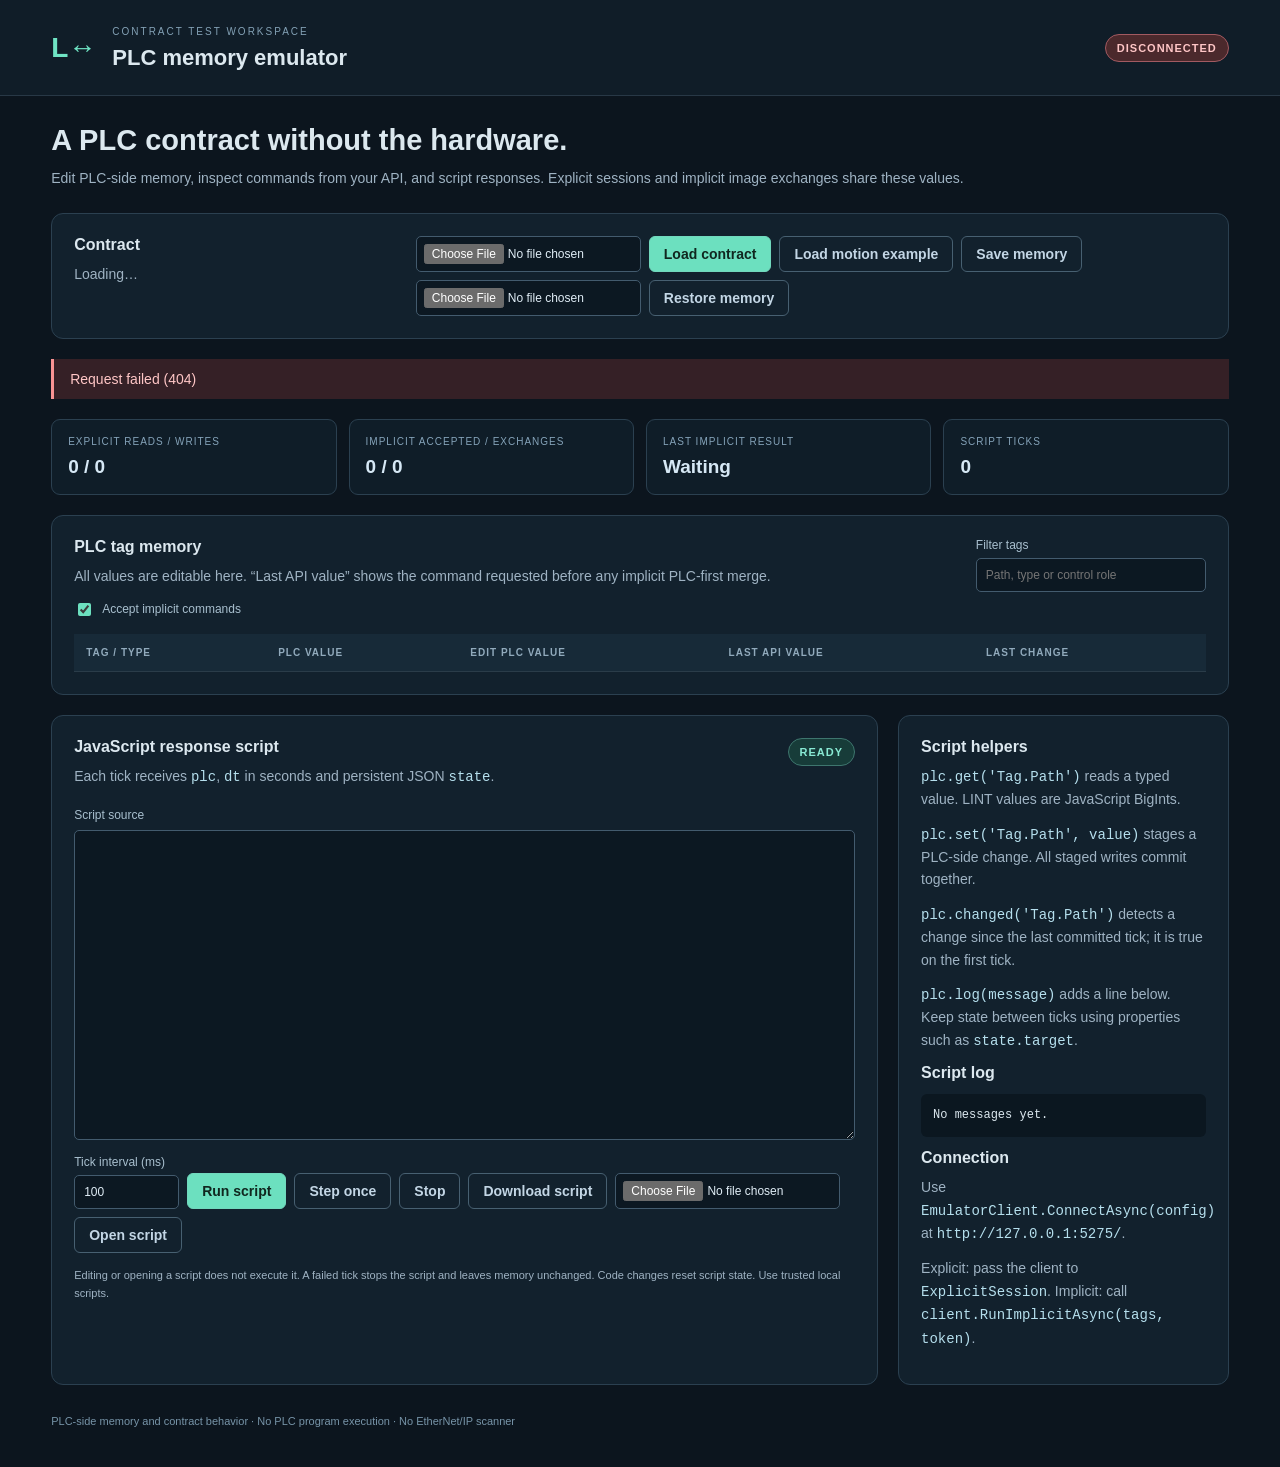
==== tools/LogixTagRelay.Emulator/wwwroot/index.html @ 58cedf47 "Add PLC memory emulator GUI with explicit implicit clients and JavaScript responses" ====
<!doctype html>
<html lang="en"><head><meta charset="utf-8"><meta name="viewport" content="width=device-width,initial-scale=1"><title>LogixTagRelay · PLC memory emulator</title><link rel="stylesheet" href="style.css"></head>
<body><header><div class="identity"><span class="mark">L↔</span><div><p class="eyebrow">CONTRACT TEST WORKSPACE</p><h1>PLC memory emulator</h1></div></div><span id="connection" class="badge">Connecting</span></header>
<main><section class="intro"><h2>A PLC contract without the hardware.</h2><p>Edit PLC-side memory, inspect commands from your API, and script responses. Explicit sessions and implicit image exchanges share these values.</p></section>
<section class="card load"><div><h3>Contract</h3><p id="contract-info">Loading…</p></div><div class="load-actions"><input id="contract-file" type="file" accept=".json" aria-label="Contract JSON file"><button id="load">Load contract</button><button id="example" class="secondary">Load motion example</button><button id="export-memory" class="secondary">Save memory</button><input id="memory-file" type="file" accept=".json" aria-label="Saved memory file"><button id="import-memory" class="secondary">Restore memory</button></div></section>
<div id="status" role="status">This workspace changes emulator memory only.</div>
<section class="metrics"><div><span>EXPLICIT READS / WRITES</span><strong id="explicit-count">0 / 0</strong></div><div><span>IMPLICIT ACCEPTED / EXCHANGES</span><strong id="implicit-count">0 / 0</strong></div><div><span>LAST IMPLICIT RESULT</span><strong id="implicit-result">Waiting</strong></div><div><span>SCRIPT TICKS</span><strong id="tick-count">0</strong></div></section>
<section class="card memory"><div class="toolbar"><div><h3>PLC tag memory</h3><p>All values are editable here. “Last API value” shows the command requested before any implicit PLC-first merge.</p></div><label class="filter">Filter tags <input id="filter" placeholder="Path, type or control role"></label></div>
<label class="permission"><input id="apply-implicit" type="checkbox" checked> Accept implicit commands</label>
<div class="table-scroll"><table><thead><tr><th>Tag / type</th><th>PLC value</th><th>Edit PLC value</th><th>Last API value</th><th>Last change</th></tr></thead><tbody id="tags"></tbody></table></div></section>
<section class="script-grid"><div class="card"><div class="toolbar"><div><h3>JavaScript response script</h3><p>Each tick receives <code>plc</code>, <code>dt</code> in seconds and persistent JSON <code>state</code>.</p></div><span id="script-state" class="badge">Ready</span></div>
<label class="editor-label" for="script">Script source</label><textarea id="script" spellcheck="false" aria-label="Script source"></textarea>
<div class="script-actions"><label>Tick interval (ms) <input id="interval" type="number" min="20" max="60000" value="100"></label><button id="start">Run script</button><button id="step" class="secondary">Step once</button><button id="stop" class="secondary">Stop</button><button id="save-script" class="secondary">Download script</button><input id="script-file" type="file" accept=".js,.txt" aria-label="JavaScript file"><button id="load-script" class="secondary">Open script</button></div>
<p class="note">Editing or opening a script does not execute it. A failed tick stops the script and leaves memory unchanged. Code changes reset script state. Use trusted local scripts.</p><pre id="script-error" role="alert"></pre></div>
<aside class="card"><h3>Script helpers</h3><p><code>plc.get('Tag.Path')</code> reads a typed value. LINT values are JavaScript BigInts.</p><p><code>plc.set('Tag.Path', value)</code> stages a PLC-side change. All staged writes commit together.</p><p><code>plc.changed('Tag.Path')</code> detects a change since the last committed tick; it is true on the first tick.</p><p><code>plc.log(message)</code> adds a line below. Keep state between ticks using properties such as <code>state.target</code>.</p><h3>Script log</h3><pre id="script-log">No messages yet.</pre><h3>Connection</h3><p>Use <code>EmulatorClient.ConnectAsync(config)</code> at <code>http://127.0.0.1:5275/</code>.</p><p>Explicit: pass the client to <code>ExplicitSession</code>. Implicit: call <code>client.RunImplicitAsync(tags, token)</code>.</p></aside></section>
<footer>PLC-side memory and contract behavior · No PLC program execution · No EtherNet/IP scanner</footer></main><script src="app.js"></script></body></html>
---- tools/LogixTagRelay.Emulator/wwwroot/style.css ----
:root{font-family:Inter,Segoe UI,Arial,sans-serif;color:#dce8ef;background:#0c151e;font-size:14px;color-scheme:dark}*{box-sizing:border-box}body{margin:0}header{padding:24px 4vw;border-bottom:1px solid #283846;display:flex;justify-content:space-between;align-items:center;background:#101d28}.identity{display:flex;gap:16px;align-items:center}.mark{font-size:28px;color:#6fe4c4;font-weight:700}.eyebrow{font-size:10px;letter-spacing:2px;color:#83a1b5;margin:0 0 5px}h1{font-size:22px;margin:0}main{max-width:1500px;margin:auto;padding:28px 4vw 40px}h2{font-size:29px;margin:0 0 10px}h3{font-size:16px;margin:0 0 9px}p{color:#9fb3c3;line-height:1.6;margin:0 0 12px}.intro{margin-bottom:24px}.card{background:#12212d;border:1px solid #2b4050;border-radius:12px;padding:22px;margin-bottom:20px}.load{display:flex;gap:20px;justify-content:space-between;align-items:start}.load-actions{display:flex;flex-wrap:wrap;gap:8px;max-width:790px}.badge{font-size:11px;font-weight:600;text-transform:uppercase;letter-spacing:1px;border:1px solid #3e766e;background:#173c39;border-radius:18px;padding:7px 11px;color:#89ead4}.badge.bad{background:#4b292c;border-color:#a25a61;color:#ffc6c6}button{border:1px solid #71d8bd;border-radius:6px;background:#6ce0bf;color:#10271f;padding:9px 14px;font:inherit;font-weight:600;cursor:pointer}button.secondary{background:transparent;color:#c3d6e5;border-color:#476071}button:hover{filter:brightness(1.12)}button:disabled{opacity:.45;cursor:default}input,textarea{border:1px solid #435b6e;border-radius:5px;padding:9px;background:#0c1822;color:#e0edf6;font:inherit}input[type=file]{max-width:225px;padding:7px;font-size:12px}input[type=checkbox]{accent-color:#6ce0bf}label{display:block;color:#a8bfce;font-size:12px}label input:not([type=checkbox]){display:block;margin-top:6px}#status{padding:12px 16px;border-left:3px solid #61d2b4;background:#112823;margin:0 0 20px;color:#b3d8cd}#status.error{border-color:#f89393;background:#352026;color:#ffc6c6}.metrics{display:grid;grid-template-columns:repeat(4,1fr);gap:12px;margin-bottom:20px}.metrics>div{border:1px solid #2b4050;border-radius:9px;padding:16px;background:#0f1d28}.metrics span{display:block;font-size:10px;letter-spacing:1px;color:#85a3b9;margin-bottom:9px}.metrics strong{font-size:19px;color:#d6e8f5}.toolbar{display:flex;justify-content:space-between;gap:20px;align-items:start}.filter input{min-width:230px}.permission{margin:0 0 15px;display:flex;gap:8px;align-items:center}.table-scroll{overflow:auto;max-height:550px}table{border-collapse:collapse;width:100%;text-align:left}th{font-size:10px;letter-spacing:1px;text-transform:uppercase;color:#91aabc;background:#172a38;position:sticky;top:0;z-index:1}th,td{padding:13px 12px;border-bottom:1px solid #2a3c49}td{font-size:13px;max-width:330px;vertical-align:middle}.tag-path{font:12px Consolas,monospace;color:#dfedf6;word-break:break-word}.tag-meta{font-size:10px;color:#85a4b8;margin-top:5px}.value,.api-value{font:13px Consolas,monospace;max-width:240px;overflow:hidden;text-overflow:ellipsis;white-space:nowrap}.api-value{color:#8ce8cb}.changed{color:#a2bacb;font-size:11px}form.edit{display:flex;gap:6px;align-items:center}form.edit input{width:140px;min-width:70px;font:12px Consolas,monospace}form.edit button{font-size:11px;padding:7px}.script-grid{display:grid;grid-template-columns:minmax(0,2.5fr) minmax(260px,1fr);gap:20px}.script-grid>.card{min-width:0}.editor-label{margin:8px 0}textarea{width:100%;height:310px;resize:vertical;font:13px/1.65 Consolas,monospace;tab-size:2}.script-actions{display:flex;align-items:end;gap:8px;flex-wrap:wrap;margin-top:12px}.script-actions input[type=number]{width:105px}.note{font-size:11px;margin-top:14px}code{font-family:Consolas,monospace;color:#b5dfed}pre{white-space:pre-wrap;overflow-wrap:anywhere;font:12px/1.6 Consolas,monospace;background:#0b1720;padding:12px;border-radius:6px;max-height:240px;overflow:auto}#script-error:empty{display:none}#script-error{color:#ffb3b3}footer{font-size:11px;color:#7794a8;padding:10px 0}@media(max-width:950px){.load,.toolbar{display:block}.load-actions{margin-top:12px}.metrics{grid-template-columns:1fr 1fr}.script-grid{grid-template-columns:1fr}.filter{margin:8px 0 15px}main{padding:22px 18px}header{padding:18px}}
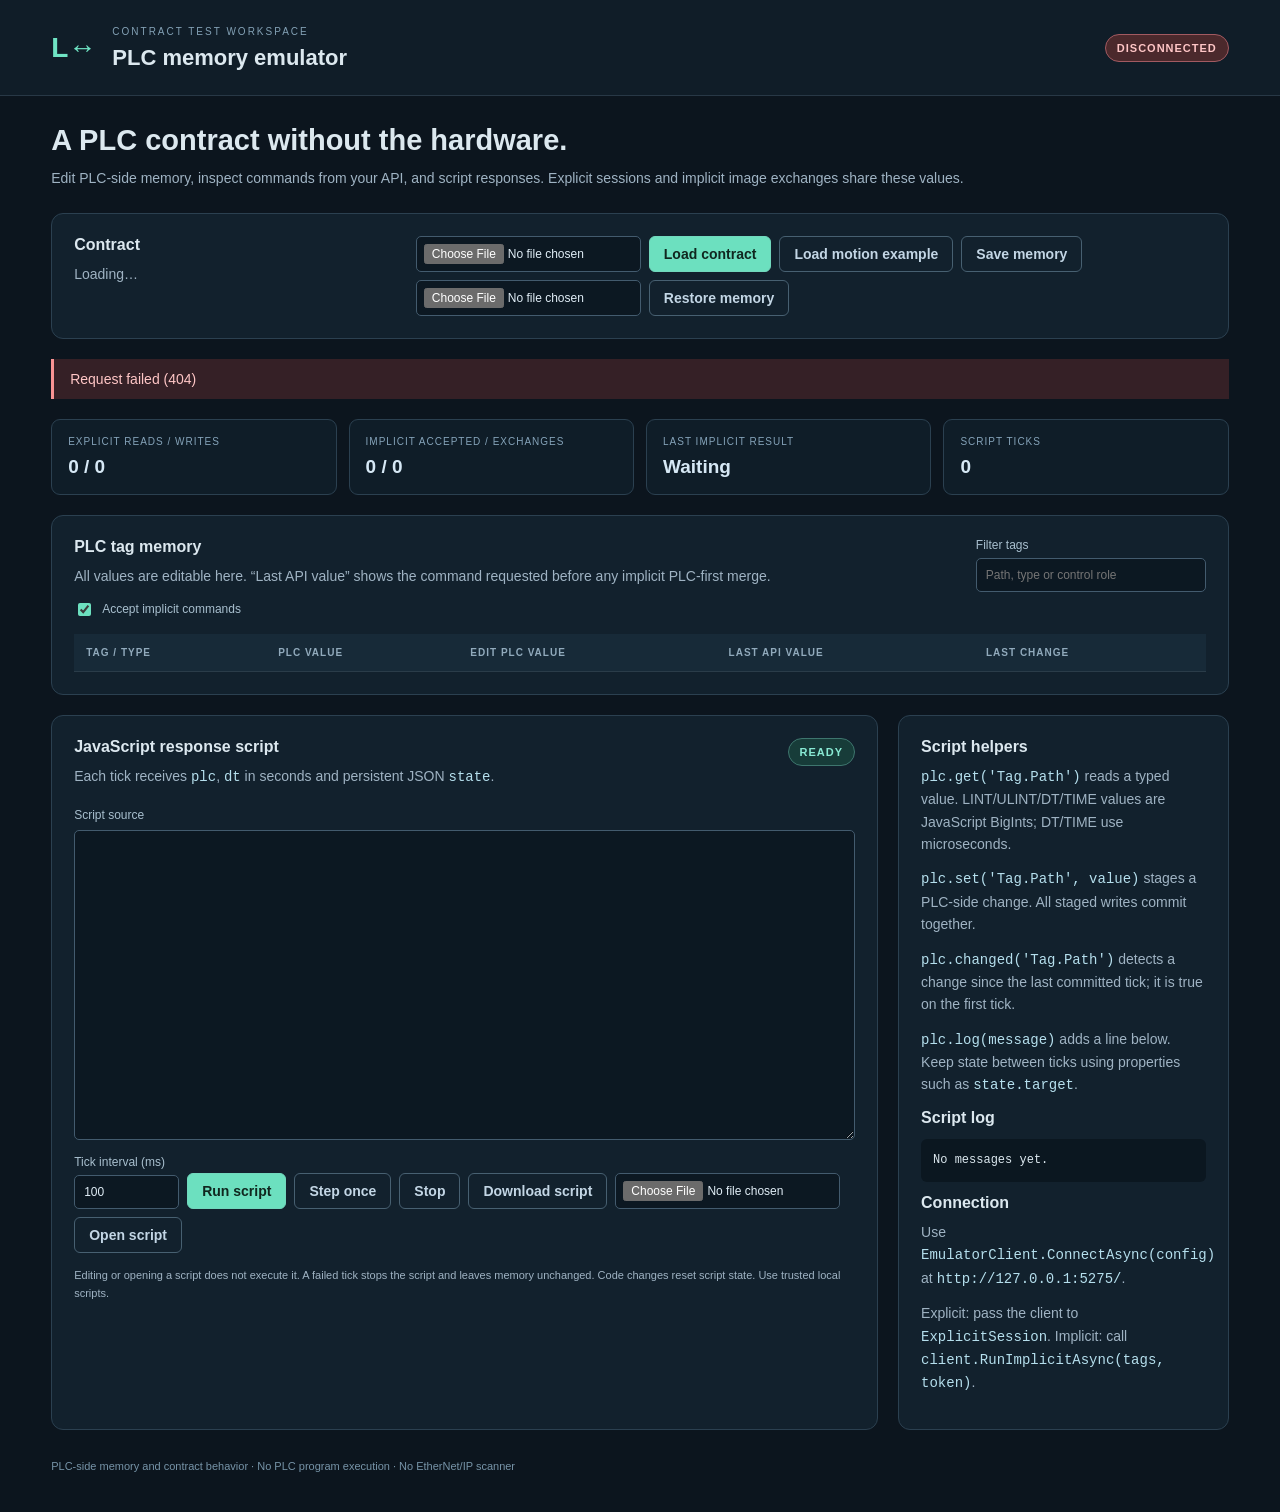
==== commit 6c05e7a1: "Add exact temporal and unsigned types with observable generated contracts" ====
--- a/tools/LogixTagRelay.Emulator/wwwroot/index.html
+++ b/tools/LogixTagRelay.Emulator/wwwroot/index.html
@@ -12,5 +12,5 @@
 <label class="editor-label" for="script">Script source</label><textarea id="script" spellcheck="false" aria-label="Script source"></textarea>
 <div class="script-actions"><label>Tick interval (ms) <input id="interval" type="number" min="20" max="60000" value="100"></label><button id="start">Run script</button><button id="step" class="secondary">Step once</button><button id="stop" class="secondary">Stop</button><button id="save-script" class="secondary">Download script</button><input id="script-file" type="file" accept=".js,.txt" aria-label="JavaScript file"><button id="load-script" class="secondary">Open script</button></div>
 <p class="note">Editing or opening a script does not execute it. A failed tick stops the script and leaves memory unchanged. Code changes reset script state. Use trusted local scripts.</p><pre id="script-error" role="alert"></pre></div>
-<aside class="card"><h3>Script helpers</h3><p><code>plc.get('Tag.Path')</code> reads a typed value. LINT values are JavaScript BigInts.</p><p><code>plc.set('Tag.Path', value)</code> stages a PLC-side change. All staged writes commit together.</p><p><code>plc.changed('Tag.Path')</code> detects a change since the last committed tick; it is true on the first tick.</p><p><code>plc.log(message)</code> adds a line below. Keep state between ticks using properties such as <code>state.target</code>.</p><h3>Script log</h3><pre id="script-log">No messages yet.</pre><h3>Connection</h3><p>Use <code>EmulatorClient.ConnectAsync(config)</code> at <code>http://127.0.0.1:5275/</code>.</p><p>Explicit: pass the client to <code>ExplicitSession</code>. Implicit: call <code>client.RunImplicitAsync(tags, token)</code>.</p></aside></section>
+<aside class="card"><h3>Script helpers</h3><p><code>plc.get('Tag.Path')</code> reads a typed value. LINT/ULINT/DT/TIME values are JavaScript BigInts; DT/TIME use microseconds.</p><p><code>plc.set('Tag.Path', value)</code> stages a PLC-side change. All staged writes commit together.</p><p><code>plc.changed('Tag.Path')</code> detects a change since the last committed tick; it is true on the first tick.</p><p><code>plc.log(message)</code> adds a line below. Keep state between ticks using properties such as <code>state.target</code>.</p><h3>Script log</h3><pre id="script-log">No messages yet.</pre><h3>Connection</h3><p>Use <code>EmulatorClient.ConnectAsync(config)</code> at <code>http://127.0.0.1:5275/</code>.</p><p>Explicit: pass the client to <code>ExplicitSession</code>. Implicit: call <code>client.RunImplicitAsync(tags, token)</code>.</p></aside></section>
 <footer>PLC-side memory and contract behavior · No PLC program execution · No EtherNet/IP scanner</footer></main><script src="app.js"></script></body></html>
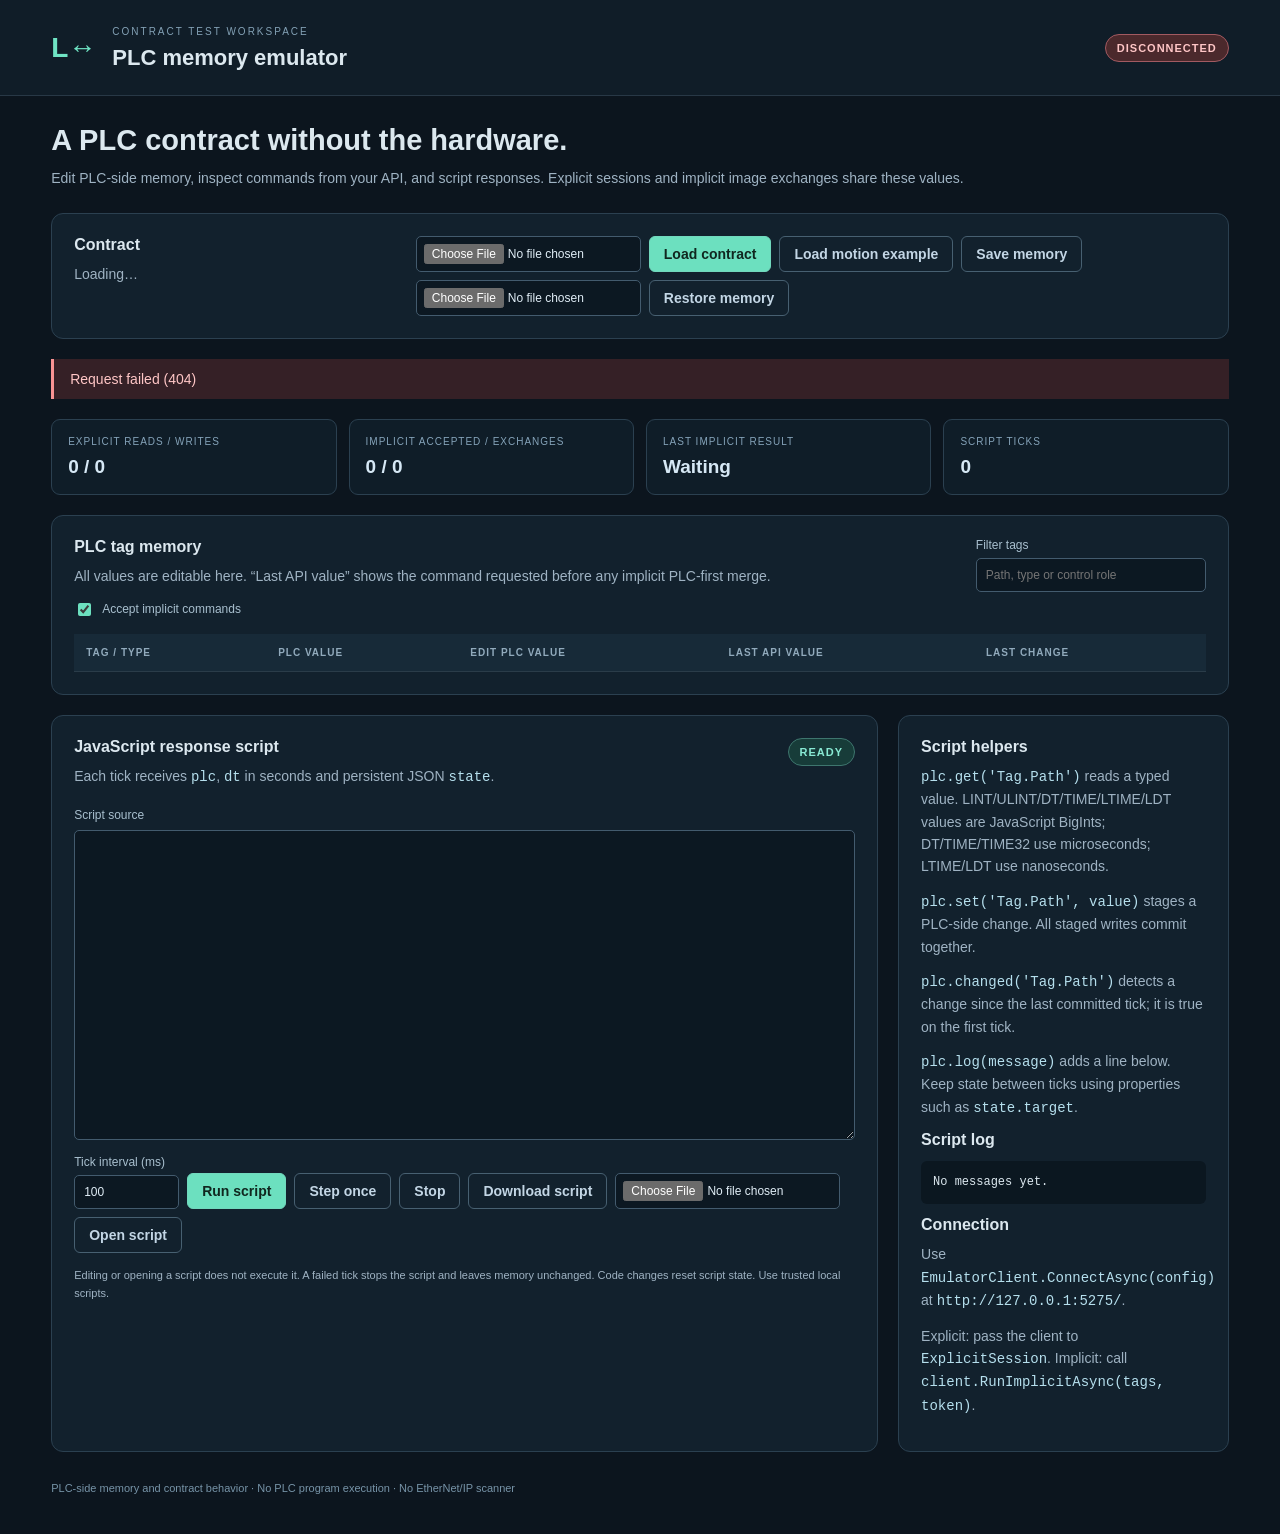
==== commit 397a73dd: "Host explicit groups with one recoverable implicit session and shared diagnostics" ====
--- a/tools/LogixTagRelay.Emulator/wwwroot/index.html
+++ b/tools/LogixTagRelay.Emulator/wwwroot/index.html
@@ -12,5 +12,5 @@
 <label class="editor-label" for="script">Script source</label><textarea id="script" spellcheck="false" aria-label="Script source"></textarea>
 <div class="script-actions"><label>Tick interval (ms) <input id="interval" type="number" min="20" max="60000" value="100"></label><button id="start">Run script</button><button id="step" class="secondary">Step once</button><button id="stop" class="secondary">Stop</button><button id="save-script" class="secondary">Download script</button><input id="script-file" type="file" accept=".js,.txt" aria-label="JavaScript file"><button id="load-script" class="secondary">Open script</button></div>
 <p class="note">Editing or opening a script does not execute it. A failed tick stops the script and leaves memory unchanged. Code changes reset script state. Use trusted local scripts.</p><pre id="script-error" role="alert"></pre></div>
-<aside class="card"><h3>Script helpers</h3><p><code>plc.get('Tag.Path')</code> reads a typed value. LINT/ULINT/DT/TIME values are JavaScript BigInts; DT/TIME use microseconds.</p><p><code>plc.set('Tag.Path', value)</code> stages a PLC-side change. All staged writes commit together.</p><p><code>plc.changed('Tag.Path')</code> detects a change since the last committed tick; it is true on the first tick.</p><p><code>plc.log(message)</code> adds a line below. Keep state between ticks using properties such as <code>state.target</code>.</p><h3>Script log</h3><pre id="script-log">No messages yet.</pre><h3>Connection</h3><p>Use <code>EmulatorClient.ConnectAsync(config)</code> at <code>http://127.0.0.1:5275/</code>.</p><p>Explicit: pass the client to <code>ExplicitSession</code>. Implicit: call <code>client.RunImplicitAsync(tags, token)</code>.</p></aside></section>
+<aside class="card"><h3>Script helpers</h3><p><code>plc.get('Tag.Path')</code> reads a typed value. LINT/ULINT/DT/TIME/LTIME/LDT values are JavaScript BigInts; DT/TIME/TIME32 use microseconds; LTIME/LDT use nanoseconds.</p><p><code>plc.set('Tag.Path', value)</code> stages a PLC-side change. All staged writes commit together.</p><p><code>plc.changed('Tag.Path')</code> detects a change since the last committed tick; it is true on the first tick.</p><p><code>plc.log(message)</code> adds a line below. Keep state between ticks using properties such as <code>state.target</code>.</p><h3>Script log</h3><pre id="script-log">No messages yet.</pre><h3>Connection</h3><p>Use <code>EmulatorClient.ConnectAsync(config)</code> at <code>http://127.0.0.1:5275/</code>.</p><p>Explicit: pass the client to <code>ExplicitSession</code>. Implicit: call <code>client.RunImplicitAsync(tags, token)</code>.</p></aside></section>
 <footer>PLC-side memory and contract behavior · No PLC program execution · No EtherNet/IP scanner</footer></main><script src="app.js"></script></body></html>
